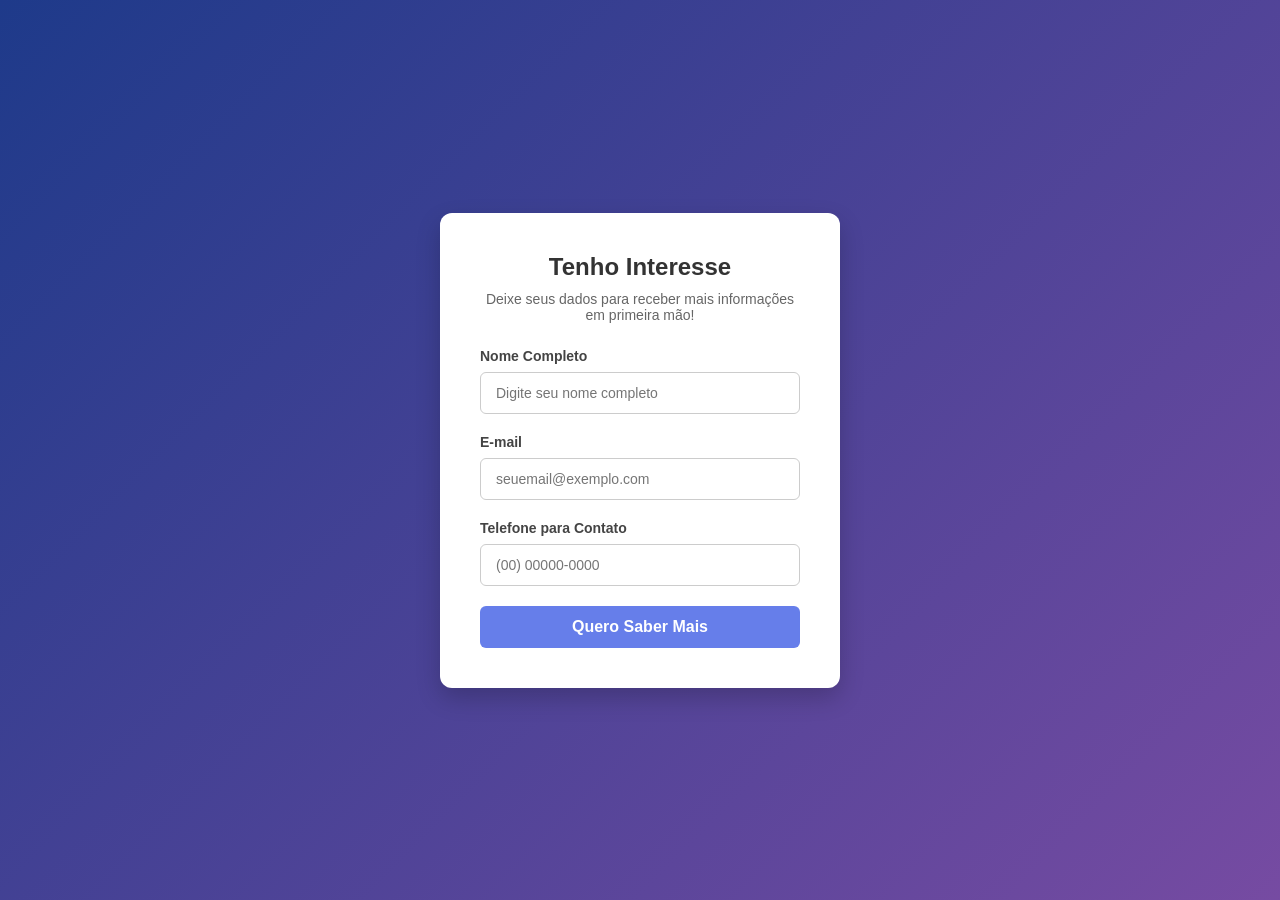
==== templates/interesse.html @ ce6610b2 "adição" ====
<!DOCTYPE html>
<html lang="pt-BR">
<head>
    <meta charset="UTF-8">
    <meta name="viewport" content="width=device-width, initial-scale=1.0">
    <title>Tenho Interesse</title>
    <style>
        * {
            margin: 0;
            padding: 0;
            box-sizing: border-box;
            font-family: 'Segoe UI', Tahoma, Geneva, Verdana, sans-serif;
        }

        body {
            background: linear-gradient(135deg, #1e3a8a 0%, #764ba2 100%);
            display: flex;
            justify-content: center;
            align-items: center;
            min-height: 100vh;
            padding: 20px;
        }

        .form-container {
            background: #ffffff;
            padding: 40px;
            border-radius: 12px;
            box-shadow: 0 10px 25px rgba(0, 0, 0, 0.2);
            width: 100%;
            max-width: 400px;
        }

        .form-container h2 {
            margin-bottom: 10px;
            color: #333333;
            font-size: 24px;
            text-align: center;
        }

        .form-container p {
            margin-bottom: 25px;
            color: #666666;
            font-size: 14px;
            text-align: center;
        }

        .input-group {
            margin-bottom: 20px;
        }

        .input-group label {
            display: block;
            margin-bottom: 8px;
            color: #444444;
            font-size: 14px;
            font-weight: 600;
        }

        .input-group input {
            width: 100%;
            padding: 12px 15px;
            border: 1px solid #cccccc;
            border-radius: 6px;
            font-size: 14px;
            transition: border-color 0.3s, box-shadow 0.3s;
        }

        .input-group input:focus {
            outline: none;
            border-color: #667eea;
            box-shadow: 0 0 5px rgba(102, 126, 234, 0.3);
        }

        .btn-submit {
            width: 100%;
            padding: 12px;
            background: #667eea;
            border: none;
            border-radius: 6px;
            color: #ffffff;
            font-size: 16px;
            font-weight: 600;
            cursor: pointer;
            transition: background 0.3s;
        }

        .btn-submit:hover {
            background: #5a6fd6;
        }
    </style>
</head>
<body>

    <div class="form-container">
        <h2>Tenho Interesse</h2>
        <p>Deixe seus dados para receber mais informações em primeira mão!</p>
        
        <form action="#" method="POST">
            <div class="input-group">
                <label for="nome">Nome Completo</label>
                <input type="text" id="nome" name="nome" placeholder="Digite seu nome completo" required>
            </div>

            <div class="input-group">
                <label for="email">E-mail</label>
                <input type="email" id="email" name="email" placeholder="seuemail@exemplo.com" required>
            </div>

            <div class="input-group">
                <label for="telefone">Telefone para Contato</label>
                <input type="tel" id="telefone" name="telefone" placeholder="(00) 00000-0000" required>
            </div>

            <button type="submit" class="btn-submit">Quero Saber Mais</button>
        </form>
    </div>

</body>
</html>
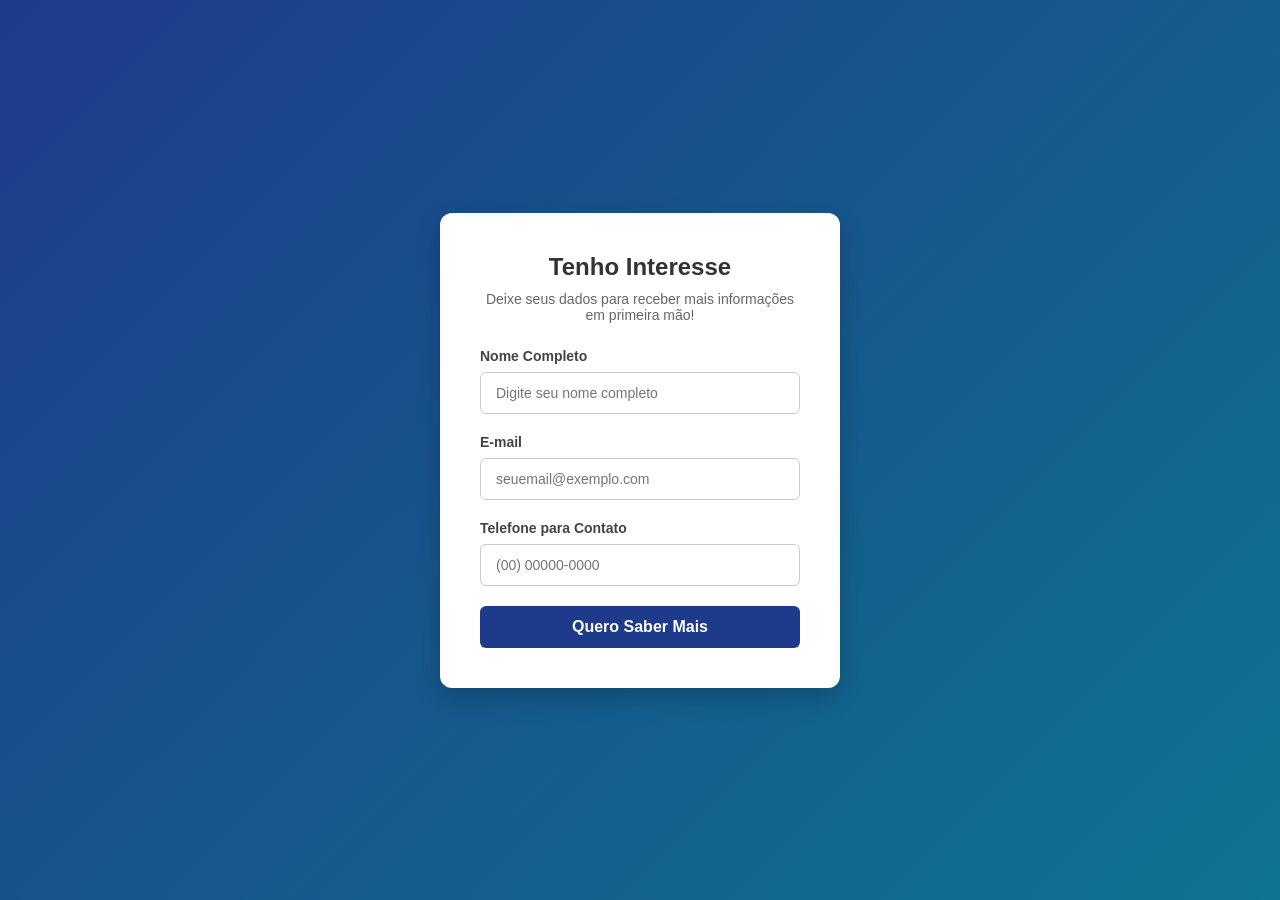
==== commit 71115a9e: "Adicionado o java script para a página e para a página de interesse" ====
--- a/templates/interesse.html
+++ b/templates/interesse.html
@@ -13,7 +13,7 @@
         }
 
         body {
-            background: linear-gradient(135deg, #1e3a8a 0%, #764ba2 100%);
+            background: linear-gradient(135deg, #1e3a8a 0%, #0e7490 100%);
             display: flex;
             justify-content: center;
             align-items: center;
@@ -74,7 +74,7 @@
         .btn-submit {
             width: 100%;
             padding: 12px;
-            background: #667eea;
+            background: #1e3a8a;
             border: none;
             border-radius: 6px;
             color: #ffffff;
@@ -114,6 +114,6 @@
             <button type="submit" class="btn-submit">Quero Saber Mais</button>
         </form>
     </div>
-
+    <script src="script.js"></script>
 </body>
 </html>
